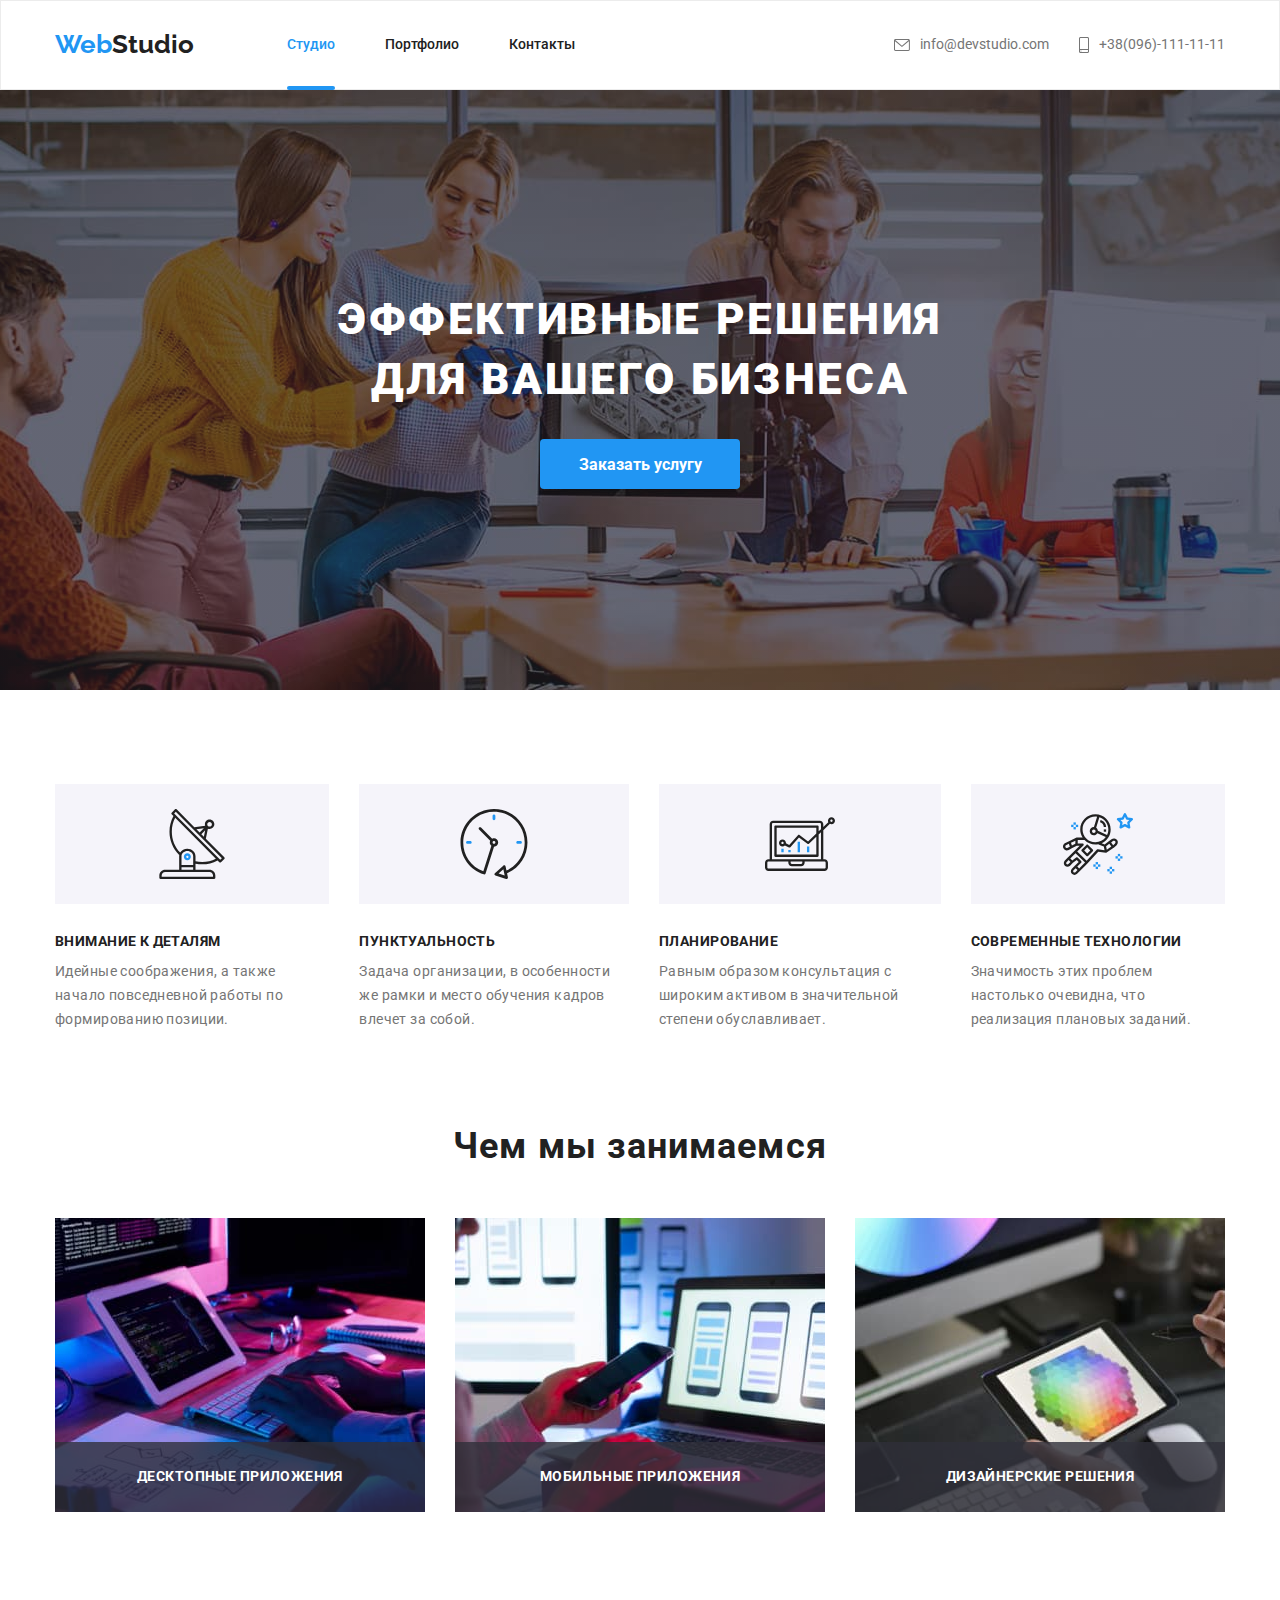
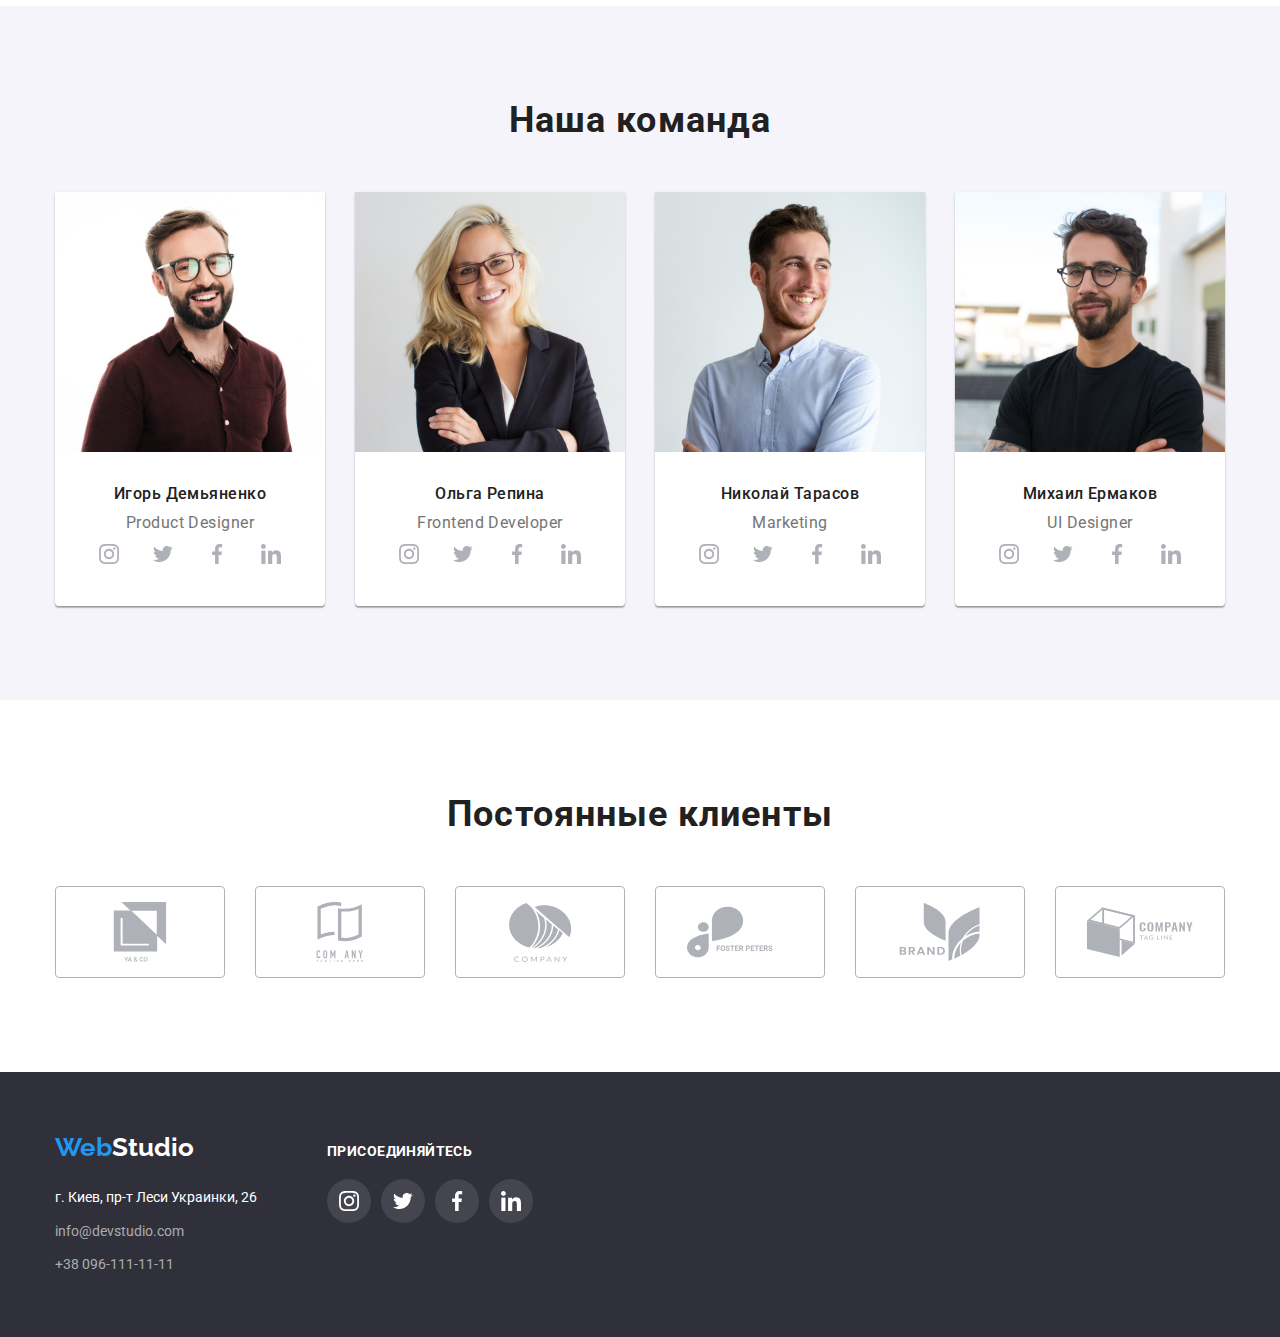
==== index.html @ ccdbb395 "Initial commit" ====
<!DOCTYPE html>
<html lang="ru">

<head>
    <meta charset="UTF-8">
    <meta http-equiv="X-UA-Compatible" content="IE=edge">
    <meta name="viewport" content="width=device-width, initial-scale=1.0">
    <title>Документ</title>
    <link href="https://fonts.googleapis.com/css2?family=Raleway:wght@700&family=Roboto:wght@400;500;700&display=swap"
        rel="stylesheet">
    <link rel="stylesheet" href="https://cdnjs.cloudflare.com/ajax/libs/modern-normalize/1.1.0/modern-normalize.min.css">
    <link rel="stylesheet" href="./css/style.css">
</head>

<body>
        <!-- header -->

    <header class="header">
        <div class="container main-nav">
            <nav class="main-nav">
                <a href="" class="logo" lang="en">Web<span class="logo-header">Studio</span>
                </a>
           
        <!-- Navigation -->

    <ul class="nav-menu list">
        <li class="nav-menu item">
            <a href="" class="menu-link active">Студио</a>
        </li>
            
        <li class="nav-menu item">
            <a href="./portfolio.html" class="menu-link ">Портфолио</a>
        </li>  

        <li class="nav-menu item">
            <a href="" class="menu-link">Контакты</a>
        </li>  

    </ul>
        </nav>
        <!-- Header contacts -->

     <ul class="contacts-list">
        <li class="contacts-link">
            <a class="adress-list" href="mailto:info@devstudio.com">
                <svg class="cont-icon" width="16" height="12">
                    <use href="./images/icons.svg#icon-envelope"></use>
                </svg>
                    info@devstudio.com
            </a>
        </li>

        <li class="contacts-link">
            <a class="adress-list " href="tel:+380961111111">
                <svg class="cont-icon" width="10" height="16">
                    <use href="./images/icons.svg#icon-smartphone"></use>
                </svg>
                    +38(096)-111-11-11
            </a>
        </li>
    </ul>
</div>
</header>
<main>
         <!-- hero -->
        
    <section class="main-section overlay">
    
        <h1 class="section-title"> Эффективные решения<br>для вашего бизнеса</h1>
            <button type="button" class="order-button">Заказать услугу</button>
    
    </section>
       
        <!-- features -->   

    <section class="section-padding">
        <h2 hidden>Наши особенности</h2>
            <div class="container">
                <ul class="features">
                    <li class="features-list">
                        <div class="icons">
                        <svg width="70" height="70"> 
                            <use href="./images/icons.svg#icon-antenna">
                            </use>
                        </svg>
                        </div>
                            <h3 class="features-title">Внимание к деталям</h3>
                                <p class="features-text">Идейные соображения, а также начало повседневной работы по формированию позиции.</p>                                             
                    </li>

                    <li class="features-list">
                        <div class="icons">
                            <svg width="70" height="70">
                                <use href="./images/icons.svg#icon-clock"></use>
                            </svg>
                        </div>
                            <h3 class="features-title">Пунктуальность</h3>
                                <p class="features-text">Задача организации, в особенности же рамки и место обучения кадров влечет за собой.</p>
                       
                    </li>

                    <li class="features-list">
                        <div class="icons">
                            <svg width="70" height="70">
                                <use href="./images/symbol-defs.svg#icon-diagram"></use>
                            </svg>
                        </div>
                            <h3 class="features-title">Планирование</h3>
                                <p class="features-text">Равным образом консультация с широким активом в значительной степени обуславливает.</p>   
                    </li>

                    <li class="features-list">
                        <div class="icons">
                            <svg width="70" height="70">
                                <use href="./images/icons.svg#icon-astronaut"></use>
                            </svg>
                        </div>
                            <h3 class="features-title">Современные технологии</h3>
                                <p class="features-text">Значимость этих проблем настолько очевидна, что реализация плановых заданий.</p>     
                    </li>
                </ul>
        </div>        
 </section>
    <!-- Our work  -->

<section class="section-padding">
    
        <div class="container">
            <h2 class="work-title">Чем мы занимаемся</h2>
            <ul class="example-list">
                <li class="ex-img">
                    <div class="label">
                        <img src="./images/box1.jpg" alt="разработка верстки" width="370">
                            <div class="label-text">
                                <p>Десктопные приложения</p>
                            </div>

                    </div>
                </li>

                <li class="ex-img">
                    <div class="label">
                        <img src="./images/box2.jpg" alt="мобильное приложение" width="370">
                            <div class="label-text">
                                <p> Мобильные приложения </p>       
                            </div>
                    </div>
                </li>

                <li class="ex-img">
                    <div class="label">
                        <img src="./images/box3.jpg" alt="выбор цветой палитры" width="370">
                            <div class="label-text">
                                <p>Дизайнерские решения</p>
                            </div>
                    </div>
                </li>
            
            </ul>
            
        </div>
</section>

        <!-- team -->

    <section class="team-section">
        <div class="team-container">
            <h2 class="team-title">Наша команда</h2>
                <ul class="team-list">

        <li class="team-leads">
            <img src="./images/img1.jpg" alt="менеджер" width="270">
                <div class="staff">
                    <h3 class="team-name">Игорь Демьяненко</h3>
                        <p lang="en" class="position">Product Designer</p>
                            <ul class="team-l">
                                <li class="team-margin">
                                    <a href="" class="team-social">
                                        <svg class="social-icon" width="20" height="20">
                                            <use href="./images/icons.svg#icon-instagram"></use>
                                        </svg>
                                    </a>
                                </li>

        <li class="team-margin">
            <a href="" class="team-social">
                <svg class="social-icon" width="20" height="20">
                    <use href="./images/icons.svg#icon-twitter"></use>
                </svg>
            </a>
        </li>

        <li class="team-margin">
            <a href="" class="team-social">
                <svg class="social-icon" width="20" height="20">
                    <use href="./images/icons.svg#icon-facebook"></use>
                </svg>
            </a>
        </li>

        <li class="team-margin">
            <a href="" class="team-social">
                <svg class="social-icon" width="20" height="20">
                    <use href="./images/icons.svg#icon-linkedin"></use>
                </svg>
            </a>
        </li>
                </ul>
        </div>
 </li>

        <li class="team-leads">
            <img src="./images/img2.jpg" alt="разработчик" width="270">
            <div class="staff">
                <h3 class="team-name">Ольга Репина</h3>
                    <p lang="en" class="position">Frontend Developer</p>
                        <ul class="team-l">
                            <li class="team-margin">
                                <a href="" class="team-social">
                                    <svg class="social-icon" width="20" height="20">
                                        <use href="./images/icons.svg#icon-instagram"></use>
                                    </svg>
                                </a>
                            </li>
                    
                            <li class="team-margin">
                                <a href="" class="team-social">
                                    <svg class="social-icon" width="20" height="20">
                                        <use href="./images/icons.svg#icon-twitter"></use>
                                    </svg>
                                </a>
                            </li>
                    
                            <li class="team-margin">
                                <a href="" class="team-social">
                                    <svg class="social-icon" width="20" height="20">
                                        <use href="./images/icons.svg#icon-facebook"></use>
                                    </svg>
                                </a>
                            </li>

                            <li class="team-margin">
                                <a href="" class="team-social">
                                <svg class="social-icon" width="20" height="20">
                                    <use href="./images/icons.svg#icon-linkedin"></use>
                                </svg>
                            </a>
                        </li>
                    </ul>
                 
            </div>
        </li>

         <li class="team-leads">
            <img src="./images/img3.jpg" alt="отдел маркетинга" width="270">
            <div class="staff">
                <h3 class="team-name">Николай Тарасов</h3>
                    <p lang="en" class="position">Marketing</p>
                        <ul class="team-l">
                        <li class="team-margin">
                            <a href="" class="team-social">
                                <svg class="social-icon" width="20" height="20">
                                    <use href="./images/icons.svg#icon-instagram"></use>
                                </svg>
                            </a>
                        </li>
                    
                        <li class="team-margin">
                            <a href="" class="team-social">
                                <svg class="social-icon" width="20" height="20">
                                    <use href="./images/icons.svg#icon-twitter"></use>
                                </svg>
                            </a>
                        </li>
                    
                        <li class="team-margin">
                            <a href="" class="team-social">
                                <svg class="social-icon" width="20" height="20">
                                    <use href="./images/icons.svg#icon-facebook"></use>
                                </svg>
                            </a>
                        </li>
                        <li class="team-margin">
                            <a href="" class="team-social">
                                <svg class="social-icon" width="20" height="20">
                                    <use href="./images/icons.svg#icon-linkedin"></use>
                                </svg>
                            </a>
                        </li>
                    </ul>
            </div>
        </li>

        <li class="team-leads">
            <img src="./images/img4.jpg" alt="дизайнер" width="270">
            <div class="staff">
                <h3 class="team-name">Михаил Ермаков</h3>
                    <p lang="en" class="position">UI Designer</p>
                    <ul class="team-l">
                        <li class="team-margin">
                            <a href="" class="team-social">
                                <svg class="social-icon" width="20" height="20">
                                    <use href="./images/icons.svg#icon-instagram"></use>
                                </svg>
                            </a>
                        </li>
                    
                        <li class="team-margin">
                            <a href="" class="team-social">
                                <svg class="social-icon" width="20" height="20">
                                    <use href="./images/icons.svg#icon-twitter"></use>
                                </svg>
                            </a>
                        </li>
                    
                        <li class="team-margin">
                            <a href="" class="team-social">
                                <svg class="social-icon" width="20" height="20">
                                    <use href="./images/icons.svg#icon-facebook"></use>
                                </svg>
                            </a>
                        </li>
                        <li class="team-margin">
                            <a href="" class="team-social">
                                <svg class="social-icon" width="20" height="20">
                                    <use href="./images/icons.svg#icon-linkedin"></use>
                                </svg>
                            </a>
                        </li>
                    </ul>
            </div>
        </li>
             </ul>  
    </div>
</section>

    <section class="section-padding">
        <h2 class="client-title">Постоянные клиенты</h2>
            <div class="container">
                <ul class="client-list">
                    <li class="client">
                        <a href="" class="client-link">

                            <svg class="client-icon" width="106" height="60">
                                <use href="./images/icons.svg#icon-yaco">

                                </use>
                            </svg>
                        </a>

                    </li>
                        <li class="client">
                            <a href="" class="client-link">
                        
                                <svg class="client-icon" width="106" height="60">
                                    <use href="./images/icons.svg#icon-company">
                        
                                    </use>
                                </svg>
                            </a>
                        
                        </li>
                        <li class="client">
                            <a href="" class="client-link">
                        
                                <svg class="client-icon" width="106" height="60">
                                    <use href="./images/icons.svg#icon-compamy1">
                        
                                    </use>
                                </svg>
                            </a>
                        
                        </li>
                        <li class="client">
                            <a href="" class="client-link">
                        
                                <svg class="client-icon" width="106" height="60">
                                    <use href="./images/icons.svg#icon-foster">
                        
                                    </use>
                                </svg>
                            </a>
                        
                        </li>
                        <li class="client">
                            <a href="" class="client-link">
                        
                                <svg class="client-icon" width="106" height="60">
                                    <use href="./images/icons.svg#icon-brand">
                        
                                    </use>
                                </svg>
                            </a>
                        
                        </li>
                        <li class="client">
                            <a href="" class="client-link">
                        
                                <svg class="client-icon" width="106" height="60">
                                    <use href="./images/icons1.svg#icon-Object">
                        
                                    </use>
                                </svg>
                            </a>
                        
                        </li>
                </ul>
</main>
         <!-- footer -->

<footer class="f-contacts">
    <div class="footer-container">
        <div>
            <a href="" class="logo-f" lang="en">
                Web<span class="logo-footer">Studio</span>
            </a>
                <address class="location">
                    <p class="contacts-item">г. Киев, пр-т Леси Украинки, 26</p>     
    
                        <ul class="contacts">
                            <li class="contacts-link-f">
                                <a class="adress-list-f" href="mailto:info@devstudio.com">
                                                                        info@devstudio.com
                                </a>
                            </li>

                            <li class="contacts-link-f">
                                <a class="adress-list-f" href="tel:+380961111111">+38 096-111-11-11</a>
                             </li>               
                        </ul>
                </address>
        </div>

        <div class="footer-add">  
                <p class="add-header">Присоединяйтесь</p>
                    <ul class="team-l">
                        <li class="net-list">
                            <a href="" class="social-footer">
                                <svg class="social-icon" width="20" height="20">
                                <use href="./images/icons.svg#icon-instagram"></use>
                                </svg>
                            </a>
                      </li>
                        <li class="net-list">
                            <a href="" class="social-footer">
                                <svg class="social-icon" width="20" height="20">
                                    <use href="./images/icons.svg#icon-twitter"></use>
                                </svg>
                            </a>
                        </li>
                        
                        <li class="net-list">
                            <a href="" class="social-footer">
                                <svg class="social-icon" width="20" height="20">
                                    <use href="./images/icons.svg#icon-facebook"></use>
                                </svg>
                            </a>
                        </li>
                        <li class="net-list">
                            <a href="" class="social-footer">
                                <svg class="social-icon" width="20" height="20">
                                    <use href="./images/icons.svg#icon-linkedin"></use>
                                </svg>
                            </a>
                        </li>
                </ul>
            </div>
        </div>
    </footer>
    </body>
</html>
---- css/style.css ----
:root {
  --primary-text-color: #212121;
  --title-text-color: #757575;
  --accent-color: #2196f3;
  --primary-white-color: #ffffff;
  --filters-color: #f5f4fa;
  --main-bcg-color: #2f303a;
  --primary-bcg-color: #e5e5e5;
  --icon-color: #afb1b8;
}

body {
  background-color: var(--primary-white-color);
  color: var(--primary-text-color);
  font-family: Roboto, sans-serif;
  font-size: 14px;
}
.list {
  list-style: none;
  margin: 0;
}
.img {
  display: block;
  min-width: 100%;
  height: auto;
}

/* Логотип html */
.logo {
  display: block;
  padding-top: 24px;
  padding-bottom: 24px;
  color: var(--accent-color);
  font-family: Raleway;
  font-weight: 700;
  font-size: 26px;
  line-height: 1.19;
  text-decoration: none;
}
.logo-header {
  color: var(--primary-text-color);
}
.logo-f {
  display: block;
  color: var(--accent-color);
  font-family: Raleway;
  font-weight: 700;
  font-size: 26px;
  line-height: 1.19;
  text-decoration: none;
  margin-bottom: 20px;
}
.logo-footer {
  color: var(--primary-white-color);
}
/* Навигация хедер html*/

.menu-link {
  display: block;
  padding-top: 32px;
  padding-bottom: 32px;
  color: var(--primary-text-color);
  font-weight: 500;
  font-size: 14px;
  line-height: 1.14;
  text-decoration: none;
}
.menu-link:hover,
.menu-link:focus {
  color: var(--accent-color);
}
.menu-link.active {
  display: block;
  padding-top: 32px;
  padding-bottom: 32px;
  color: var(--accent-color);
  font-weight: 500;
  font-size: 14px;
  line-height: 1.14;
}

.nav-menu .menu-link.active::after {
  content: "";
  position: absolute;
  display: flex;
  width: 100%;
  height: 4px;
  border-radius: 2px;
  background-color: var(--accent-color);
  bottom: -5px;
}

.menu-link.active:hover,
.menu-link.active:focus {
  color: var(--accent-color);
}
.main-nav {
  align-items: center;
  display: flex;
}
.nav-menu {
  display: flex;
  margin-left: 93px;
  padding: 0;
}
.nav-menu .li + .li {
  margin-left: 50px;
}
.nav-menu.item {
  margin-left: 50px;
  position: relative;
}
.nav-menu.item:first-child {
  margin-left: 0;
}

/* Стиль контакты html*/

.contacts-list {
  display: flex;
  padding-left: 0;
  margin: 0;
  list-style: none;
  margin-left: auto;
}
.cont-icon {
  display: block;
  margin-right: 10px;
  cursor: pointer;
  fill: var(--title-text-color);
}
.cont-icon:hover {
  fill: var(--accent-color);
}

.adress-list {
  display: flex;
  align-items: center;
  padding-top: 32px;
  padding-bottom: 32px;
  color: var(--title-text-color);
  font-weight: 400;
  line-height: 1.7;
  text-decoration: none;
}
.adress-list:hover,
.adress-list:focus {
  color: var(--accent-color);
}
.contacts-link {
  margin-right: 30px;
}

.contacts-link:last-child {
  margin-right: 0;
  margin-bottom: 0;
}

/* стили css для index.thml */

.container {
  margin-left: auto;
  margin-right: auto;
  width: 1200px;
  padding-right: 15px;
  padding-left: 15px;

  background-color: var(--primary-white-color);
}

.main-section {
  padding-top: 200px;
  padding-bottom: 280px;
  text-align: center;
  background-color: var(--main-bcg-color);
}

.section-padding {
  padding-top: 94px;
  padding-bottom: 94px;
  background-color: var(--primary-white-color);
}

.section-padding:nth-child(3) {
  padding-top: 0;
}

.header {
  margin-top: 0;
  margin-bottom: 0;
  border: 1px solid #ececec;
  background: var(--primary-white-color);
}

/* Секция герой html*/

.overlay {
  height: 600px;
  max-width: 1600px;
  margin-left: auto;
  margin-right: auto;
  background-repeat: no-repeat;
  background-position: center;
  background-size: cover;
  background-color: var(--main-bcg-color);
  background-image: linear-gradient(
      to top,
      rgba(47, 48, 58, 0.4),
      rgba(47, 48, 58, 0.4)
    ),
    url(../images/hero.jpg);
}
.section-title {
  margin-top: 0;
  margin-bottom: 30px;
  font-weight: 900;
  font-size: 44px;
  line-height: 1.36;
  text-transform: uppercase;
  letter-spacing: 0.06em;
  color: var(--primary-white-color);
}
.order-button {
  display: inline-block;
  font-weight: 700;
  font-size: 16px;
  line-height: 1.87;
  min-width: 200px;
  height: 50px;
  padding: 10px 32px;
  background-color: var(--accent-color);
  color: var(--primary-white-color);
  border: none;
  box-shadow: 0px 4px 4px rgba(0, 0, 0, 0.15);
  border-radius: 4px;
}
.icons {
  display: flex;
  justify-content: center;
  align-items: center;
  background-color: var(--filters-color);
  height: 120px;
  margin-bottom: 30px;
}
.features {
  display: flex;
  justify-content: space-between;
  list-style: none;
  padding-left: 0;
  margin: 0;
}

.features-list {
  margin-right: 30px;
}
.features-list:last-child {
  margin-right: 0;
}
/* Секция наши особенности html */

.features-title {
  margin-top: 0px;
  margin-bottom: 10px;
  font-weight: 700;
  font-size: 14px;
  height: 16px;
  line-height: 1.14;
  text-transform: uppercase;
  letter-spacing: 0.03em;
  color: var(--primary-text-color);
}
.features-text {
  margin-top: 0;
  margin-bottom: 0;
  font-size: 14px;
  line-height: 1.71;
  letter-spacing: 0.03em;
  color: var(--title-text-color);
}

/* Секция чем мы занимаемся html */
.ex-img {
  margin-left: 30px;
}
.ex-img:first-child {
  margin-left: 0;
}
.example-list {
  list-style: none;
  padding-left: 0;
  margin: 0;
  display: flex;
  width: 370px;
}
.label-text p {
  margin: 0;
}

.work-title {
  margin-top: 0;
  margin-bottom: 50px;
  font-weight: 700;
  font-size: 36px;
  height: 42px;
  text-align: center;
  line-height: 1.16;
  letter-spacing: 0.03em;
  color: var(--primary-text-color);
}
.label {
  position: relative;
  display: flex;
  align-items: flex-end;
}
.label-text {
  font-family: Roboto;
  font-weight: 700;
  font-size: 14px;
  line-height: 1.14;
  text-align: center;
  letter-spacing: 0.03em;
  text-transform: uppercase;
  color: var(--primary-white-color);
  background-color: rgba(47, 48, 58, 0.8);
  position: absolute;
  display: flex;
  justify-content: center;
  align-items: center;
  margin: 0;
  width: 370px;
  height: 70px;
}

/* Секция наша команда html*/
.staff {
  padding-top: 30px;
  padding-bottom: 30px;
  text-align: center;
}
.img {
  display: block;
  max-width: 100%;
  height: auto;
}
.team-margin {
  margin-right: 10px;
}
.team-margin:last-child {
  margin-right: 0;
}
.team-section {
  background-color: var(--filters-color);
}
.team-social:hover,
.team-social:focus {
  background-color: var(--accent-color);
  color: var(--primary-white-color);
}
.team-social {
  width: 44px;
  height: 44px;
  display: flex;
  justify-content: center;
  align-items: center;
  border-radius: 50%;
  color: var(--icon-color);
}
.social-footer {
  width: 44px;
  height: 44px;
  display: flex;
  justify-content: center;
  align-items: center;
  border-radius: 50%;
  color: var(--primary-white-color);
}

.social-footer:hover,
.social-footer:focus {
  background-color: var(--accent-color);
}
.team-photo {
  background-color: var(--primary-white-color);
}

.team-list {
  display: flex;
  list-style: none;
  margin: 0;
  padding: 0;
}

.team-title {
  margin: 0;
  margin-bottom: 50px;
  font-weight: 700;
  font-size: 36px;
  height: 42px;
  text-align: center;
  line-height: 1.16;
  letter-spacing: 0.03em;
  color: var(--primary-text-color);
}

.team-leads {
  margin-left: 30px;
  background-color: var(--primary-white-color);
  box-shadow: 0px 1px 3px rgba(0, 0, 0, 0.12), 0px 1px 1px rgba(0, 0, 0, 0.14),
    0px 2px 1px rgba(0, 0, 0, 0.2);
  border-radius: 0px 0px 4px 4px;
}

.team-l {
  display: flex;
  padding: 0;
  margin: 0;
  justify-content: center;
  align-items: center;
  list-style-type: none;
}

.team-leads:first-child {
  margin-left: 0;
}

.team-name {
  font-weight: 500;
  font-size: 16px;
  line-height: 1.18;
  letter-spacing: 0.03em;
  margin-bottom: 10px;
  margin-top: 0;
  color: var(--primary-text-color);
}

.team-container {
  margin-left: auto;
  margin-right: auto;
  width: 1200px;
  padding-right: 15px;
  padding-left: 15px;

  background-color: var(--filters-color);
}

.team-section {
  padding-top: 94px;
  padding-bottom: 94px;
  background-color: var(--filters-color);
}

.position {
  margin: 0;
  font-size: 16px;
  line-height: 1.18;
  letter-spacing: 0.03em;
  color: var(--title-text-color);
}

.net-list {
  background-color: rgba(255, 255, 255, 0.1);
  border-radius: 50%;
  margin-right: 10px;
}

.net-list:last-child {
  margin-right: 0;
}
/* Cекция постоянные клиенты html */

.client-title {
  font-family: "Roboto";
  font-weight: 700;
  font-size: 36px;
  line-height: 1.16;
  text-align: center;
  margin-top: 0;
  margin-bottom: 50px;
  letter-spacing: 0.03em;
  color: var(--primary-text-color);
}
.client {
  margin-right: 30px;
}
.client:last-child {
  margin-right: 0;
}
.client-link {
  width: 170px;
  height: 92px;
  display: flex;
  justify-content: center;
  align-items: center;
  cursor: pointer;
  border: 1px solid var(--icon-color);
  border-radius: 4px;
  color: var(--icon-color);
}
.client-link:hover,
.client-link:focus {
  color: var(--accent-color);
  border: 1px solid var(--accent-color);
}
.client-list {
  display: flex;
  margin: 0;
  padding: 0;
  list-style-type: none;
}

/* Стили css Porfolio */

/* Стили для главных фильтров portfolio*/

.main-filter-button {
  color: var(--primary-white-color);
  background-color: var(--accent-color);
  font-family: inherit;
  padding-top: 6px;
  padding-right: 22px;
  padding-bottom: 6px;
  padding-left: 22px;
  font-weight: 500;
  font-size: 16px;
  line-height: 1.62;
  border: none;
  border-radius: 4px;
  box-shadow: 0px 3px 1px rgba(0, 0, 0, 0.1), 0px 1px 2px rgba(0, 0, 0, 0.08),
    0px 2px 2px rgba(0, 0, 0, 0.12);

  cursor: pointer;
}
.main-filter-button:hover,
.main-filter-button:focus {
  color: var(--primary-white-color);
  box-shadow: 0px 3px 1px rgba(0, 0, 0, 0.1), 0px 1px 2px rgba(0, 0, 0, 0.08),
    0px 2px 2px rgba(0, 0, 0, 0.12);
}
.filters {
  padding-top: 94px;
  padding-bottom: 94px;
}
.f-item {
  margin-left: 8px;
}
.f-item:first-child {
  margin-left: 0;
}
.filter-button {
  color: var(--primary-text-color);
  background-color: var(--filters-color);
  font-family: inherit;
  padding-top: 6px;
  padding-right: 22px;
  padding-bottom: 6px;
  padding-left: 22px;
  font-weight: 500;
  font-size: 16px;
  line-height: 1.62;
  border: none;
  border-radius: 4px;
}
.filters-list {
  display: flex;
  margin-bottom: 50px;
  padding-left: 0;
  justify-content: center;
}
.filter-button:hover,
.filter-button:focus {
  color: var(--primary-white-color);
  background-color: var(--accent-color);
  box-shadow: 0px 3px 1px rgba(0, 0, 0, 0.1), 0px 1px 2px rgba(0, 0, 0, 0.08),
    0px 2px 2px rgba(0, 0, 0, 0.12);
}

/* Проэкты (картинки) portfolio*/

.project-card {
  width: 370px;
  margin-right: 30px;
  margin-bottom: 30px;
}

.project-card:nth-child(3n) {
  margin-right: 0;
}

.project-card:nth-last-child(-n + 3) {
  margin-bottom: 0;
}

.img-wrapper {
  width: 100%;
  height: 294px;
  position: relative;
}

.img-wrapper img {
  display: block;
  position: relative;
  z-index: 1;
}

.hidden-text {
  position: absolute;
  top: 0;
  left: 0;
  height: 100%;
  width: 100%;
  background-color: var(--accent-color);
  z-index: 2;
  opacity: 0;
  margin: 0;
  font-family: Roboto;
  font-style: normal;
  font-weight: 400;
  font-size: 18px;
  line-height: 1.55;
  letter-spacing: 0.03em;
  color: var(--primary-white-color);
  box-sizing: border-box;
  padding: 0 24px;
  display: flex;
  align-items: center;
}

.project-card:hover .hidden-text,
.project-card:focus .hidden-text {
  opacity: 1;
}

.projects {
  text-decoration: none;
  display: block;
}

.projects:hover,
.projects:focus {
  box-shadow: 0px 1px 1px rgba(0, 0, 0, 0.12), 0px 4px 4px rgba(0, 0, 0, 0.06),
    1px 4px 6px rgba(0, 0, 0, 0.16);
}

.projects-list {
  display: flex;
  flex-wrap: wrap;
  list-style: none;
  margin: 0;
  padding: 0;
}

.projects-title {
  margin-top: 0;
  margin-bottom: 0;
  color: var(--primary-text-color);
  font-weight: 700;
  font-size: 18px;
  line-height: 2;
}

.projects-sections {
  margin-top: 0;
  margin-bottom: 0;
  color: var(--title-text-color);
  font-size: 16px;
  line-height: 1.87;
}
.ex-text {
  padding: 20px 24px;
  border: 1px solid #eeeeee;
  border-top: 0;
  box-sizing: border-box;
}

/* Футер */

.contacts-item {
  color: var(--primary-white-color);
  font-size: 14px;
  line-height: 2;
  margin: 0;
  margin-bottom: 9px;
}

.contacts-item {
  color: var(--primary-white-color);
  font-size: 14px;
  line-height: 2;
  margin: 0;
  margin-bottom: 9px;
}

.adress-list-f {
  color: rgba(255, 255, 255, 0.6);
  line-height: 1.71;
  text-decoration: none;
}

.adress-list-f:hover,
.adress-list-f:focus {
  color: var(--accent-color);
}
.contacts-link-f {
  font-size: 14px;
  margin-bottom: 9px;
}
.contacts-link-f:last-child {
  margin-bottom: 0;
}

.location {
  font-style: normal;
}

.adress-list-f {
  color: rgba(255, 255, 255, 0.6);
  line-height: 1.71;
  text-decoration: none;
}

.adress-list-f:hover,
.adress-list-f:focus {
  color: var(--accent-color);
}
.contacts-link-f {
  font-size: 14px;
  margin-bottom: 9px;
}
.contacts-link-f:last-child {
  margin-bottom: 0;
}

.location {
  font-style: normal;
}

.f-contacts {
  padding-top: 60px;
  padding-bottom: 60px;
  background-color: var(--main-bcg-color);
}

.footer-container {
  display: flex;
  margin-left: auto;
  margin-right: auto;
  width: 1200px;
  padding-right: 15px;
  padding-left: 15px;
  align-items: baseline;
}
.contacts {
  list-style: none;
  padding-left: 0;
  margin: 0;
}
.add-header {
  font-family: Roboto;
  font-weight: 700;
  font-size: 14px;
  line-height: 1.15;
  margin-top: 0;
  margin-bottom: 20px;
  padding: 0;
  letter-spacing: 0.03em;
  text-transform: uppercase;
  color: var(--primary-white-color);
}
.footer-add {
  flex-direction: column;
  margin-left: 70px;
}
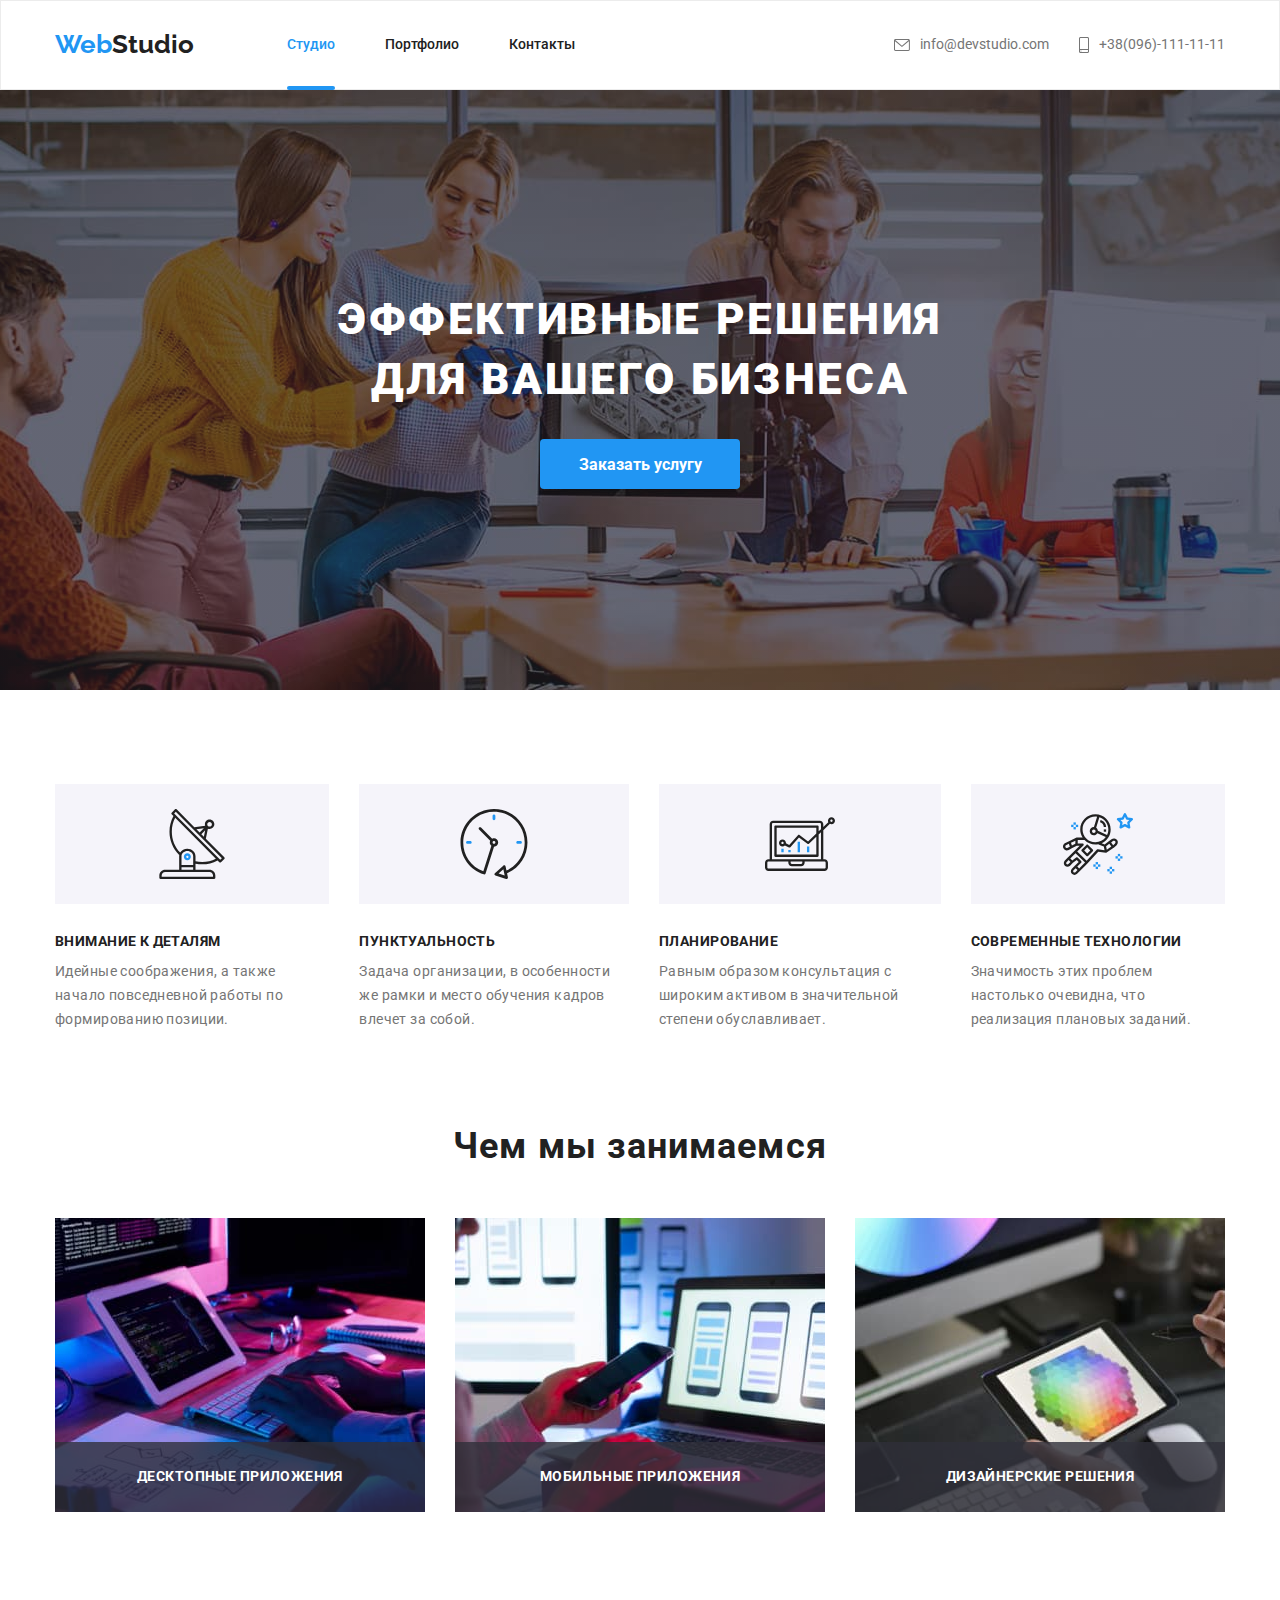
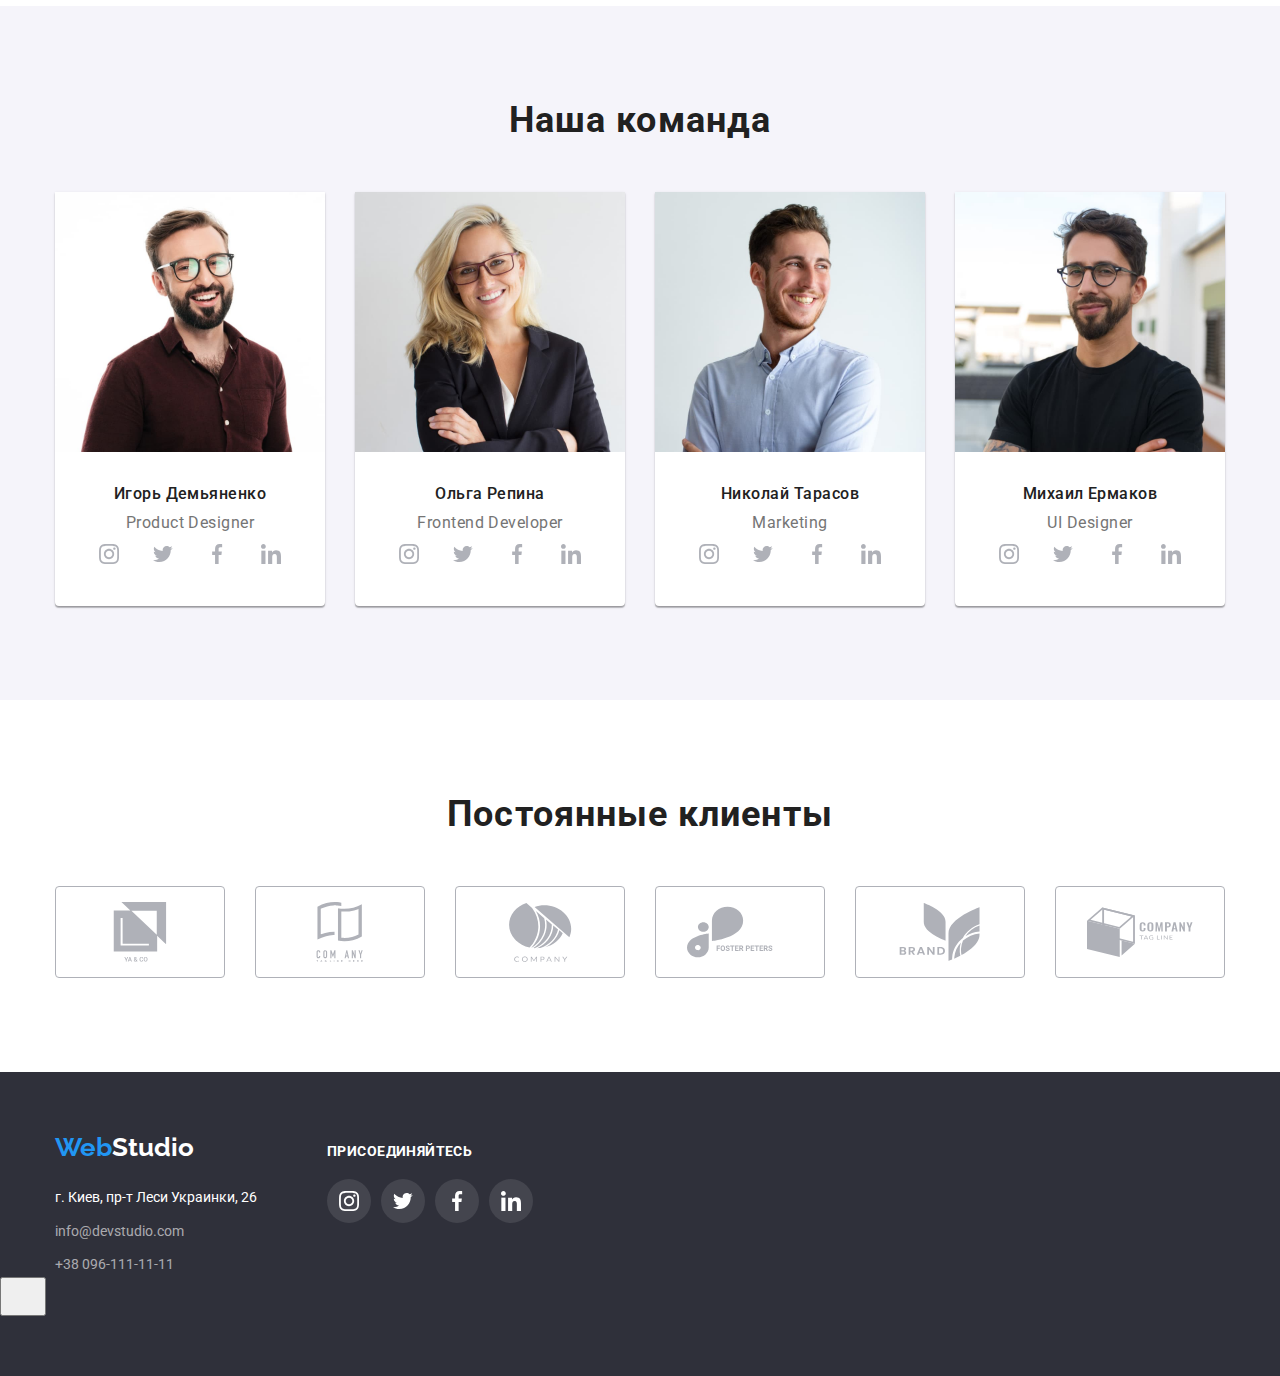
==== commit 42a75a18: "Модальное окно" ====
--- a/index.html
+++ b/index.html
@@ -466,6 +466,16 @@
                 </ul>
             </div>
         </div>
+        <!-- Модальное окно -->
+        <div class="backdrop is-hidden" data-modal>
+            <div class="modal">
+                <button type="button" class="modal-exit" data-modal-close>
+                    <svg width="30" height="30">
+                        <use href="./images/icon2.svg#icon-close"></use>
+                    </svg>
+                </button>
+            </div>
+        </div>
     </footer>
     </body>
 </html>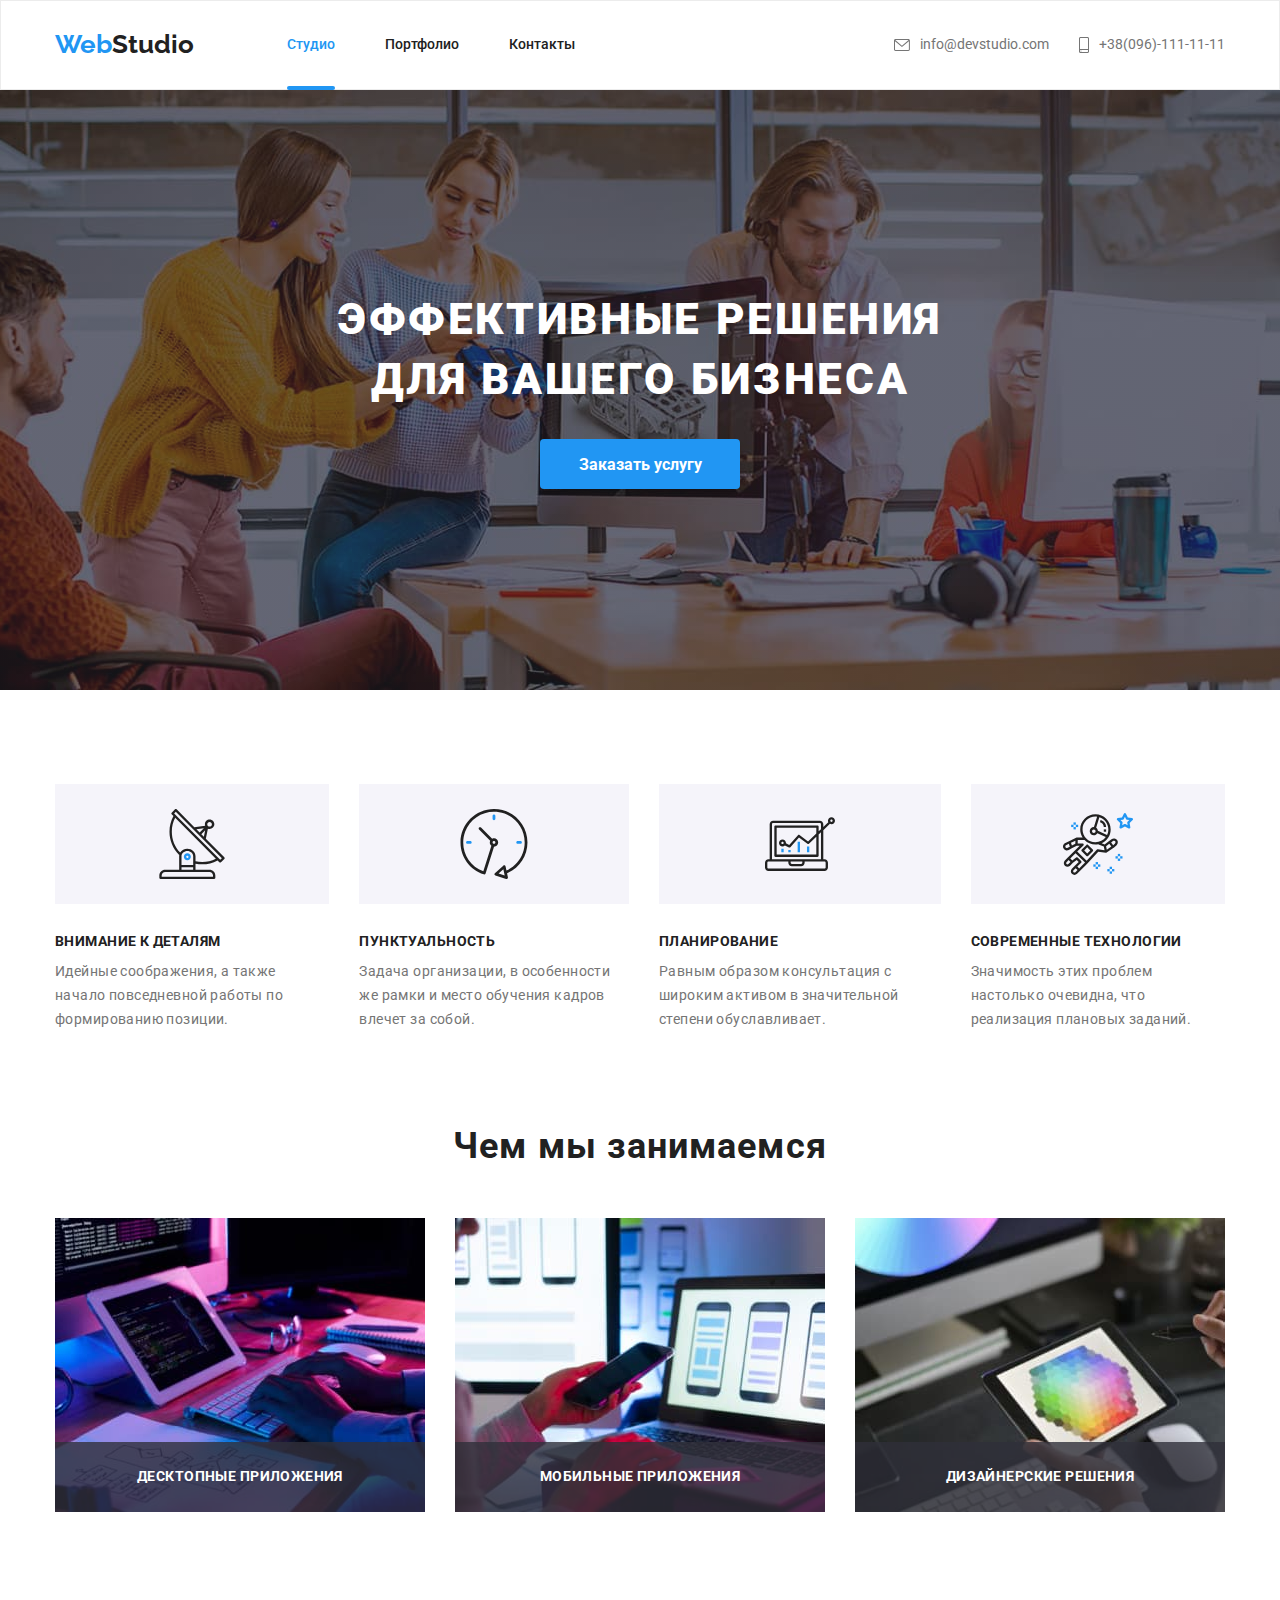
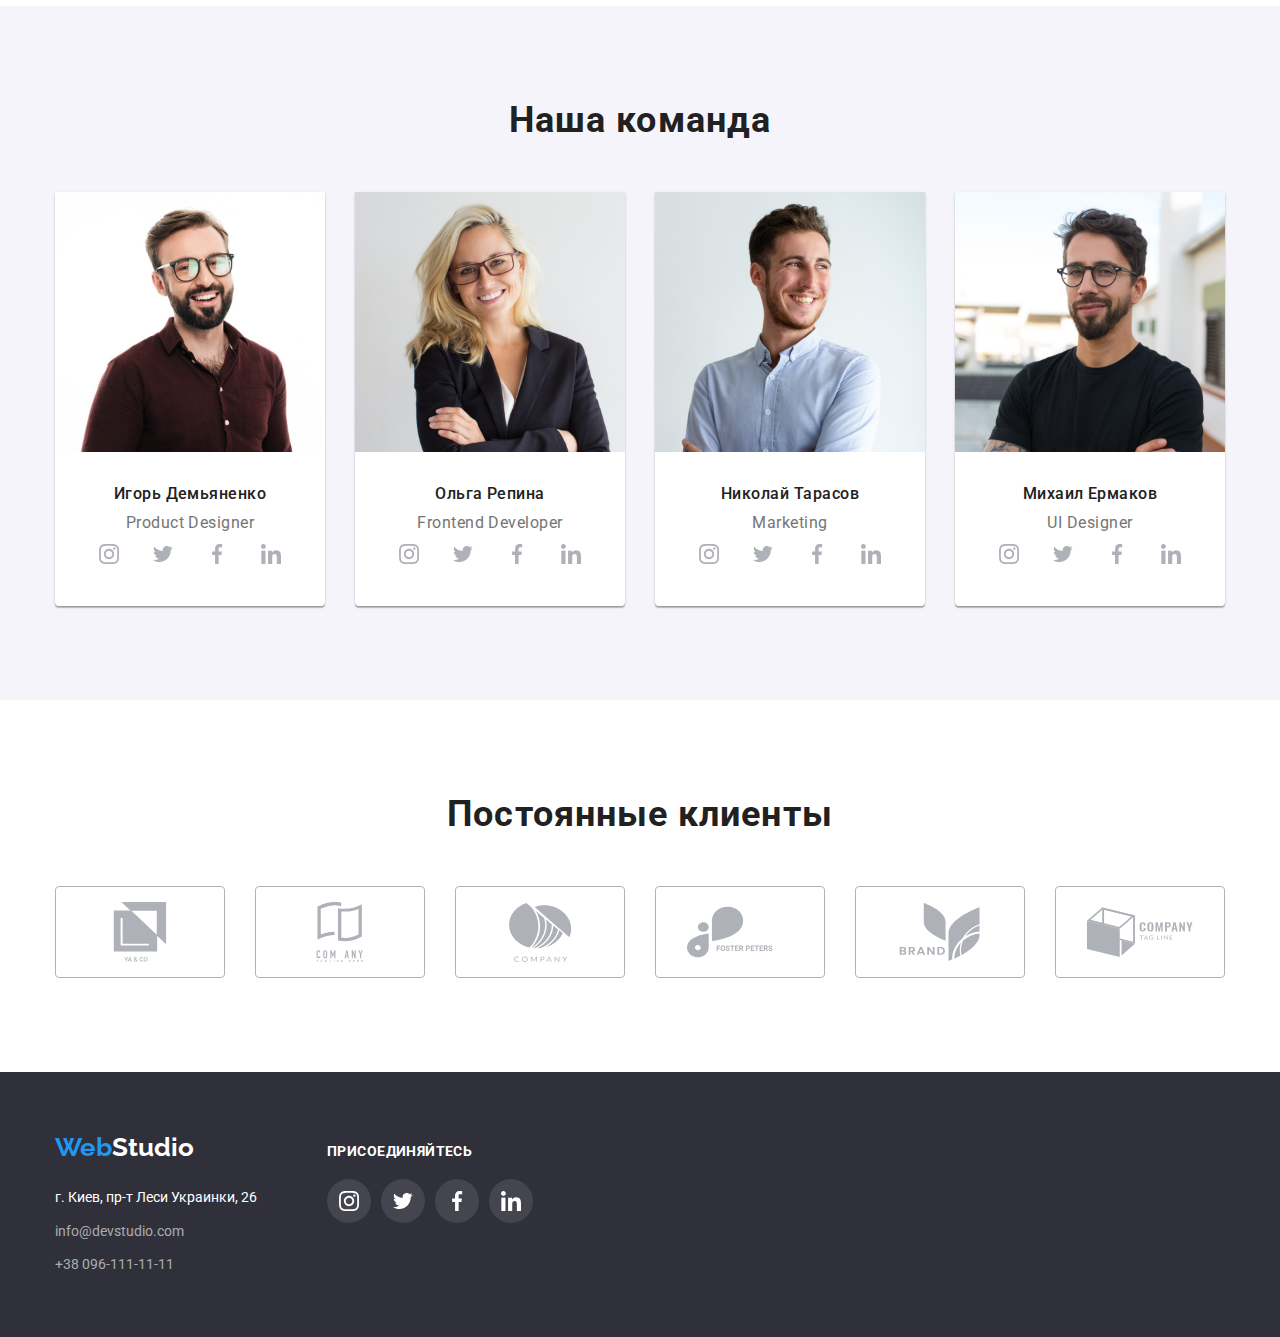
==== commit 2b1df17a: "Стили мод.окно+JS" ====
--- a/index.html
+++ b/index.html
@@ -477,5 +477,6 @@
             </div>
         </div>
     </footer>
+    <script src="./js/modal.js"></script>
     </body>
 </html>--- a/css/style.css
+++ b/css/style.css
@@ -256,6 +256,52 @@
 .features-list:last-child {
   margin-right: 0;
 }
+
+/* Модальное окно */
+
+.backdrop {
+  position: fixed;
+  width: 100%;
+  height: 100%;
+  left: 0;
+  top: 0;
+  background-color: rgba(0, 0, 0, 0.2);
+  visibility: visible;
+  opacity: 1;
+  /* z-index: 1; */
+}
+
+.backdrop.is-hidden {
+  opacity: 0;
+  pointer-events: none;
+  visibility: hidden;
+}
+
+.modal {
+  position: absolute;
+  left: 50%;
+  top: 50%;
+  transform: translate(-50%, -50%);
+  min-width: 528px;
+  min-height: 581px;
+  background-color: var(--primary-white-color);
+  box-shadow: 0px 1px 3px rgba(0, 0, 0, 0.12), 0px 1px 1px rgba(0, 0, 0, 0.14),
+    0px 2px 1px rgba(0, 0, 0, 0.2);
+  border-radius: 4px;
+  /* display: flex;
+  justify-content: flex-end;
+  align-items: flex-start; */
+}
+.modal-exit {
+  position: absolute;
+  display: block;
+  top: 8px;
+  right: 8px;
+  padding: 0;
+  border: none;
+  background-color: var(--primary-white-color);
+  cursor: pointer;
+}
 /* Секция наши особенности html */
 
 .features-title {
